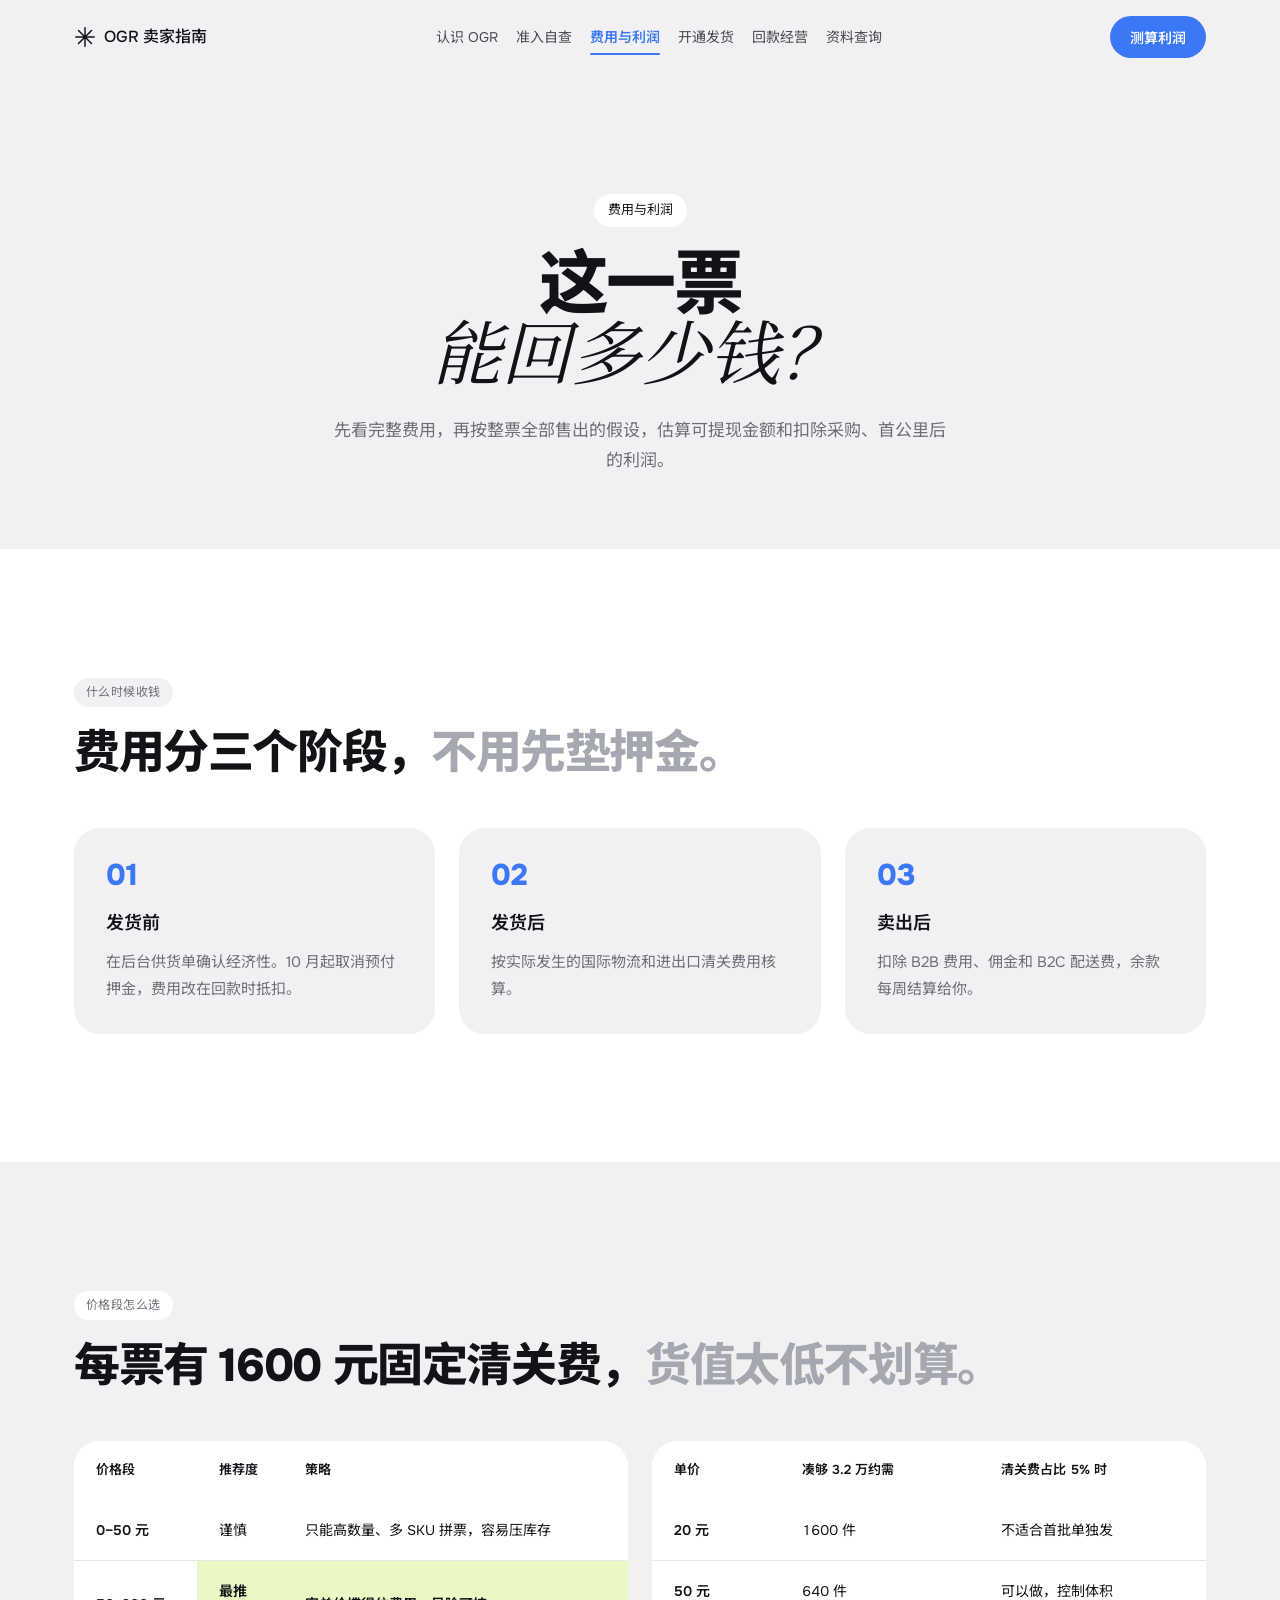
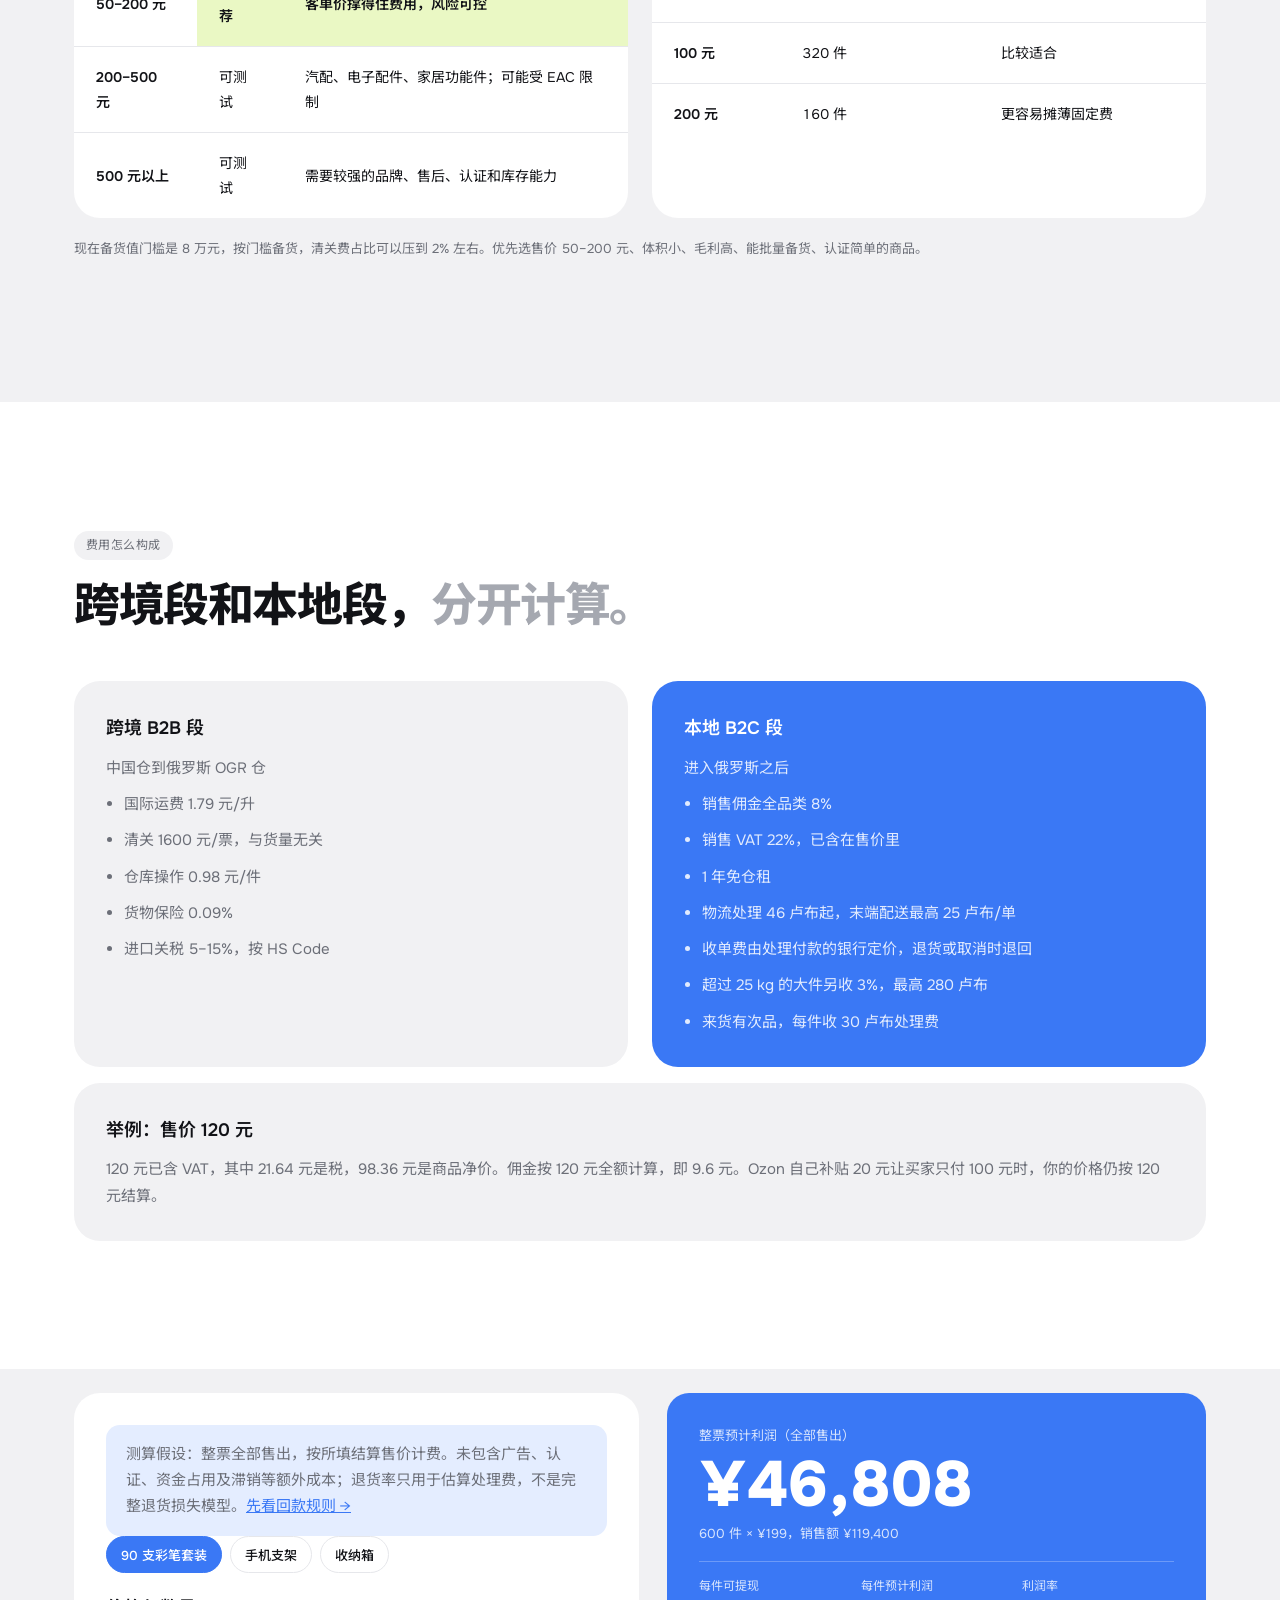
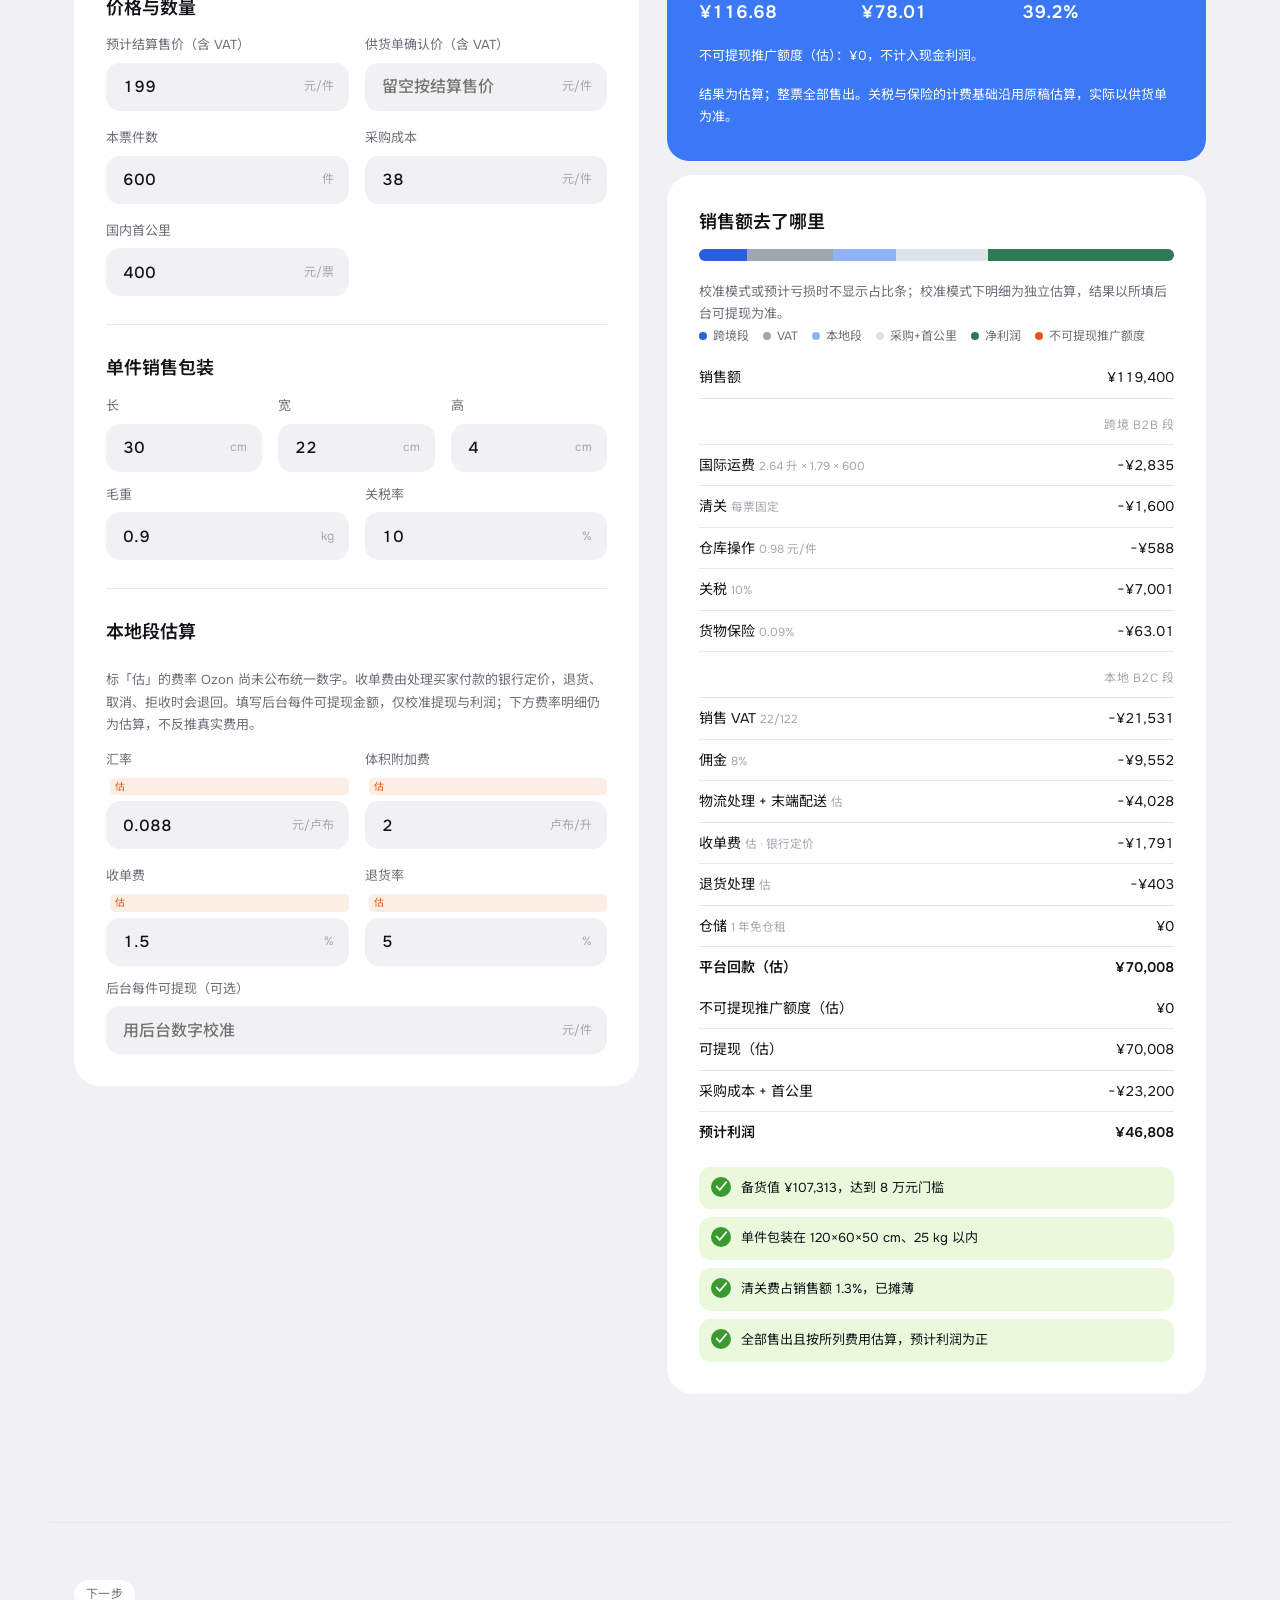
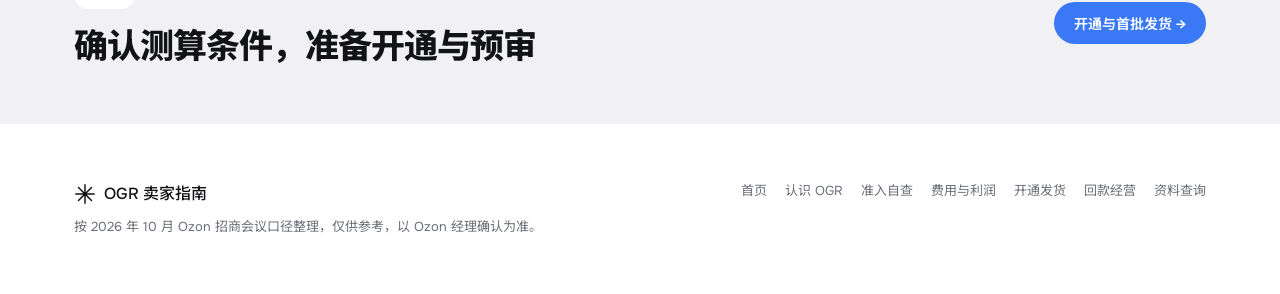
==== calculator.html @ 0aa752e0 "Publish reorganized OGR seller guide with responsive layouts" ====
<!DOCTYPE html>
<html lang="zh-CN"><meta charset="utf-8"/><meta content="width=device-width,initial-scale=1,viewport-fit=cover" name="viewport"/>
<title>费用与利润 · OGR 卖家指南</title>
<meta content="cover" name="claude:viewport-fit-sides"/>
<link href="https://fonts.googleapis.com" rel="preconnect"/>
<link href="https://fonts.googleapis.com/css2?family=Instrument+Serif:ital@0;1&amp;family=Onest:wght@400;500;600;800&amp;family=Noto+Sans+SC:wght@400;500;700&amp;family=Noto+Serif+SC:wght@400;500&amp;display=swap" rel="stylesheet"/>
<link href="style.css" rel="stylesheet"/>
<header class="site"><div class="in"><a class="brand" href="index.html"><svg fill="none" stroke="currentColor" stroke-linecap="round" stroke-width="1.6" viewbox="0 0 24 24"><path d="M12 2v20M2 12h20M4.9 4.9l14.2 14.2M19.1 4.9 4.9 19.1"></path></svg>OGR 卖家指南</a><nav class="menu"><a href="model.html">认识 OGR</a><a href="categories.html">准入自查</a><a aria-current="page" href="calculator.html">费用与利润</a><a href="start.html">开通发货</a><a href="payout.html">回款经营</a><a href="resources.html">资料查询</a></nav><a class="btn" href="calculator.html">测算利润</a></div>
<div class="in mnav"><a href="model.html">认识 OGR</a><a href="categories.html">准入自查</a><a aria-current="page" href="calculator.html">费用与利润</a><a href="start.html">开通发货</a><a href="payout.html">回款经营</a><a href="resources.html">资料查询</a></div></header>
<main><div class="phead"><div class="arc" style="position:absolute;left:50%;transform:translateX(-50%);width:min(900px,140vw);aspect-ratio:2/1;border-radius:50% 50% 0 0/100% 100% 0 0;background:linear-gradient(180deg,var(--sky),rgba(232,239,253,0) 80%)"></div><div class="in"><div class="badge" style="position:relative;background:#fff">费用与利润</div><h1 class="serif">这一票<em>能回多少钱？</em></h1><p>先看完整费用，再按整票全部售出的假设，估算可提现金额和扣除采购、首公里后的利润。</p></div></div>
<section class="soft"><div class="in">
<div class="eyebrow">什么时候收钱</div><h2 class="h2">费用分三个阶段，<span>不用先垫押金。</span></h2>
<div class="grid g3" style="margin-top:28px">
<div class="card step"><div class="n">01</div><h3 style="margin-top:12px">发货前</h3><p>在后台供货单确认经济性。10 月起取消预付押金，费用改在回款时抵扣。</p></div>
<div class="card step"><div class="n">02</div><h3 style="margin-top:12px">发货后</h3><p>按实际发生的国际物流和进出口清关费用核算。</p></div>
<div class="card step"><div class="n">03</div><h3 style="margin-top:12px">卖出后</h3><p>扣除 B2B 费用、佣金和 B2C 配送费，余款每周结算给你。</p></div>
</div></div></section><section><div class="in">
<div class="eyebrow">价格段怎么选</div><h2 class="h2">每票有 1600 元固定清关费，<span>货值太低不划算。</span></h2>
<div class="split" style="margin-top:28px">
<div aria-label="数据表，可横向滚动查看完整内容" class="tbl" role="region" tabindex="0"><table style="min-width:420px"><thead><tr><th>价格段</th><th>推荐度</th><th>策略</th></tr></thead><tbody>
<tr><th>0–50 元</th><td>谨慎</td><td>只能高数量、多 SKU 拼票，容易压库存</td></tr>
<tr><th>50–200 元</th><td class="og">最推荐</td><td class="og">客单价撑得住费用，风险可控</td></tr>
<tr><th>200–500 元</th><td>可测试</td><td>汽配、电子配件、家居功能件；可能受 EAC 限制</td></tr>
<tr><th>500 元以上</th><td>可测试</td><td>需要较强的品牌、售后、认证和库存能力</td></tr></tbody></table></div>
<div aria-label="数据表，可横向滚动查看完整内容" class="tbl" role="region" tabindex="0"><table style="min-width:380px"><thead><tr><th>单价</th><th>凑够 3.2 万约需</th><th>清关费占比 5% 时</th></tr></thead><tbody>
<tr><th>20 元</th><td class="num">1600 件</td><td>不适合首批单独发</td></tr>
<tr><th>50 元</th><td class="num">640 件</td><td>可以做，控制体积</td></tr>
<tr><th>100 元</th><td class="num">320 件</td><td>比较适合</td></tr>
<tr><th>200 元</th><td class="num">160 件</td><td>更容易摊薄固定费</td></tr></tbody></table></div>
</div>
<p style="font-size:13px;color:var(--muted);margin-top:12px">现在备货值门槛是 8 万元，按门槛备货，清关费占比可以压到 2% 左右。优先选售价 50–200 元、体积小、毛利高、能批量备货、认证简单的商品。</p>
</div></section><section class="soft"><div class="in">
<div class="eyebrow">费用怎么构成</div><h2 class="h2">跨境段和本地段，<span>分开计算。</span></h2>
<div class="split" style="margin-top:28px">
<div class="card"><h3>跨境 B2B 段</h3><p style="margin-bottom:10px">中国仓到俄罗斯 OGR 仓</p><ul class="clean"><li>国际运费 1.79 元/升</li><li>清关 1600 元/票，与货量无关</li><li>仓库操作 0.98 元/件</li><li>货物保险 0.09%</li><li>进口关税 5–15%，按 HS Code</li></ul></div>
<div class="card panel-sky"><h3>本地 B2C 段</h3><p style="margin-bottom:10px">进入俄罗斯之后</p><ul class="clean"><li>销售佣金全品类 8%</li><li>销售 VAT 22%，已含在售价里</li><li>1 年免仓租</li><li>物流处理 46 卢布起，末端配送最高 25 卢布/单</li><li>收单费由处理付款的银行定价，退货或取消时退回</li><li>超过 25 kg 的大件另收 3%，最高 280 卢布</li><li>来货有次品，每件收 30 卢布处理费</li></ul></div>
</div>
<div class="card" style="margin-top:16px"><h3>举例：售价 120 元</h3><p>120 元已含 VAT，其中 21.64 元是税，98.36 元是商品净价。佣金按 120 元全额计算，即 9.6 元。Ozon 自己补贴 20 元让买家只付 100 元时，你的价格仍按 120 元结算。</p></div>
</div></section><section style="padding-top:20px"><div class="in"><div class="calc">
<div class="card form"><p class="input-error" hidden="" id="inputError" role="alert"></p><p class="assumptions">测算假设：整票全部售出，按所填结算售价计费。未包含广告、认证、资金占用及滞销等额外成本；退货率只用于估算处理费，不是完整退货损失模型。<a href="payout.html">先看回款规则 →</a></p>
<div aria-label="示例商品" class="presets" role="group"><button aria-pressed="true" class="pre" data-p="pen">90 支彩笔套装</button><button class="pre" data-p="stand">手机支架</button><button class="pre" data-p="box">收纳箱</button></div>
<div class="blk"><h3>价格与数量</h3><div class="fields"><label class="f" for="price">预计结算售价（含 VAT）<div class="ipt"><input id="price" inputmode="decimal" min="0.000001" required="" step="any" type="number"/><span>元/件</span></div></label><label class="f" for="confirmed">供货单确认价（含 VAT）<div class="ipt"><input id="confirmed" inputmode="decimal" min="0" placeholder="留空按结算售价" step="any" type="number"/><span>元/件</span></div></label><label class="f" for="qty">本票件数<div class="ipt"><input id="qty" inputmode="decimal" min="1" required="" step="1" type="number"/><span>件</span></div></label><label class="f" for="cost">采购成本<div class="ipt"><input id="cost" inputmode="decimal" min="0" required="" step="any" type="number"/><span>元/件</span></div></label><label class="f" for="first">国内首公里<div class="ipt"><input id="first" inputmode="decimal" min="0" required="" step="any" type="number"/><span>元/票</span></div></label></div></div>
<div class="blk"><h3>单件销售包装</h3><div class="fields t3"><label class="f" for="L">长<div class="ipt"><input id="L" inputmode="decimal" min="0.000001" required="" step="any" type="number"/><span>cm</span></div></label><label class="f" for="W">宽<div class="ipt"><input id="W" inputmode="decimal" min="0.000001" required="" step="any" type="number"/><span>cm</span></div></label><label class="f" for="H">高<div class="ipt"><input id="H" inputmode="decimal" min="0.000001" required="" step="any" type="number"/><span>cm</span></div></label></div><div class="fields" style="margin-top:12px"><label class="f" for="kg">毛重<div class="ipt"><input id="kg" inputmode="decimal" min="0.000001" required="" step="any" type="number"/><span>kg</span></div></label><label class="f" for="duty">关税率<div class="ipt"><input id="duty" inputmode="decimal" max="100" min="0" required="" step="any" type="number"/><span>%</span></div></label></div></div>
<div class="blk"><h3>本地段估算</h3><p style="margin:-6px 0 12px;font-size:13px;color:var(--muted)">标「估」的费率 Ozon 尚未公布统一数字。收单费由处理买家付款的银行定价，退货、取消、拒收时会退回。填写后台每件可提现金额，仅校准提现与利润；下方费率明细仍为估算，不反推真实费用。</p><div class="fields"><label class="f" for="rub">汇率<span class="est">估</span><div class="ipt"><input id="rub" inputmode="decimal" min="0.000001" required="" step="any" type="number"/><span>元/卢布</span></div></label><label class="f" for="volfee">体积附加费<span class="est">估</span><div class="ipt"><input id="volfee" inputmode="decimal" min="0" required="" step="any" type="number"/><span>卢布/升</span></div></label><label class="f" for="acq">收单费<span class="est">估</span><div class="ipt"><input id="acq" inputmode="decimal" max="100" min="0" required="" step="any" type="number"/><span>%</span></div></label><label class="f" for="ret">退货率<span class="est">估</span><div class="ipt"><input id="ret" inputmode="decimal" max="100" min="0" required="" step="any" type="number"/><span>%</span></div></label></div><div style="margin-top:12px"><label class="f" for="calib">后台每件可提现（可选）<div class="ipt"><input id="calib" inputmode="decimal" min="0" placeholder="用后台数字校准" step="any" type="number"/><span>元/件</span></div></label></div></div>
</div>
<div class="res">
<div class="head"><div class="k">整票预计利润（全部售出）</div><div class="big num" id="profit">—</div><div id="note" style="font-size:13px;color:var(--muted)">—</div>
<div class="row"><div><small>每件可提现</small><b class="num" id="perPay">—</b></div><div><small>每件预计利润</small><b class="num" id="perProfit">—</b></div><div><small>利润率</small><b class="num" id="margin">—</b></div></div><div aria-live="polite" class="credit-line" id="credit"></div><div class="credit-line" id="validity" role="status"></div></div>
<div class="card" style="margin-top:14px"><h3>销售额去了哪里</h3><div class="bar" id="bar"></div><p style="font-size:13px;color:var(--muted)">校准模式或预计亏损时不显示占比条；校准模式下明细为独立估算，结果以所填后台可提现为准。</p>
<div class="legend"><span style="--c:#2b5fd9">跨境段</span><span style="--c:#a0a6b1">VAT</span><span style="--c:#8fb4f5">本地段</span><span style="--c:#dfe3ea">采购+首公里</span><span style="--c:#2f7a52">净利润</span><span style="--c:#e0571c">不可提现推广额度</span></div>
<table class="fee" id="fee"></table><div class="checks" id="checks"></div></div>
</div></div></div></section>
<script src="settlement.js"></script><script>
const $=id=>document.getElementById(id);
const P={pen:{price:199,qty:600,cost:38,first:400,L:30,W:22,H:4,kg:.9,duty:10},stand:{price:59,qty:1500,cost:9,first:300,L:15,W:9,H:4,kg:.15,duty:8},box:{price:149,qty:600,cost:32,first:600,L:40,W:30,H:22,kg:1.6,duty:10}};
const D={rub:.088,volfee:2,acq:1.5,ret:5};for(const i in D)$(i).value=D[i];
const v=id=>Math.max(0,parseFloat($(id).value)||0);
const y=(n,d=0)=>(n<0?"−":"")+"¥"+Math.abs(n).toLocaleString("zh-CN",{minimumFractionDigits:d,maximumFractionDigits:d});
function load(k){$("confirmed").value="";$("calib").value="";const p=P[k];for(const i in p)$(i).value=p[i];document.querySelectorAll(".pre").forEach(c=>c.setAttribute("aria-pressed",c.dataset.p===k));run()}
function run(){
 const invalid=[...document.querySelectorAll('.form input')].some(el=>!el.checkValidity());
 $('inputError').hidden=!invalid;
 if(invalid){$('inputError').textContent='请补全有效数值：件数为正整数，金额、尺寸与重量须符合输入范围，百分比为 0–100。';
 $('profit').textContent='—';$('perPay').textContent='—';$('perProfit').textContent='—';$('margin').textContent='—';
 $('note').textContent='输入不完整，暂不显示测算结果';$('credit').textContent='';$('validity').textContent='';$('fee').innerHTML='';$('checks').innerHTML='';$('bar').innerHTML='';return;}

 const p=v("price"),n=Math.max(1,v("qty")),c=v("cost"),fk=v("first"),L=v("L"),W=v("W"),H=v("H"),kg=v("kg"),dr=v("duty")/100,rub=v("rub"),vf=v("volfee"),acq=v("acq")/100,ret=v("ret")/100;
 const lit=L*W*H/1000,S=p*n,vat=S*22/122,com=S*.08,ship=lit*1.79*n,clr=1600,wh=.98*n,lastU=(46+vf*lit+25)*rub,b2c=lastU*n,acqF=S*acq,retF=ret*n*lastU*2;
 let pay=S*.5,ins=0,dut=0;for(let k=0;k<6;k++){ins=pay*.0009;dut=pay*dr;pay=S-vat-com-ship-clr-wh-ins-dut-b2c-acqF-retF}
 const b2b=ship+clr+wh+ins+dut,local=com+b2c+acqF+retF;
 const confirmed=$('confirmed').value.trim()===''?p:v('confirmed');
 const settled=settlement(p,confirmed,pay/n),credit=settled.credit*n;
 const calibrated=$('calib').value.trim()!=='';const cal=v('calib'),use=calibrated?cal*n:settled.cash*n;
 const profit=use-c*n-fk,stock=S-b2b;
 $('credit').textContent=`不可提现推广额度（估）：${y(credit)}，不计入现金利润。`;
 $('validity').textContent='结果为估算；整票全部售出。关税与保险的计费基础沿用原稿估算，实际以供货单为准。';
 $("profit").textContent=y(profit);
 $("note").textContent=calibrated?`按后台可提现 ${y(cal,2)}/件 校准，估算可提现为 ${y(settled.cash,2)}/件`:`${n} 件 × ${y(p)}，销售额 ${y(S)}`;
 $("perPay").textContent=y(use/n,2);$("perProfit").textContent=y(profit/n,2);$("margin").textContent=S?(profit/S*100).toFixed(1)+"%":"—";
 const sg=[[credit,"#e0571c"],[b2b,"#2b5fd9"],[vat,"#a0a6b1"],[local,"#8fb4f5"],[c*n+fk,"#dfe3ea"],[Math.max(0,profit),"#2f7a52"]],t=sg.reduce((a,s)=>a+s[0],0)||1;
 $("bar").hidden=calibrated||profit<0; $("bar").innerHTML=sg.map(s=>`<i style="width:${s[0]/t*100}%;background:${s[1]}"></i>`).join("");
 const r=(a,b,m="")=>`<tr><td>${a}${m?` <small>${m}</small>`:""}</td><td>${b}</td></tr>`;
 $("fee").innerHTML=r("销售额",y(S))+`<tr class="h"><td colspan="2">跨境 B2B 段</td></tr>`+r("国际运费",y(-ship),`${lit.toFixed(2)} 升 × 1.79 × ${n}`)+r("清关",y(-clr),"每票固定")+r("仓库操作",y(-wh),"0.98 元/件")+r("关税",y(-dut),v("duty")+"%")+r("货物保险",y(-ins,2),"0.09%")+`<tr class="h"><td colspan="2">本地 B2C 段</td></tr>`+r("销售 VAT",y(-vat),"22/122")+r("佣金",y(-com),"8%")+r("物流处理 + 末端配送",y(-b2c),"估")+r("收单费",y(-acqF),"估 · 银行定价")+r("退货处理",y(-retF),"估")+r("仓储",y(0),"1 年免仓租")+`<tr class="t"><td>平台回款（估）</td><td>${y(pay)}</td></tr>`+r("不可提现推广额度（估）",y(-credit))+r("可提现（估）",y(settled.cash*n))+(calibrated?r("后台校准可提现",y(use),"费用明细仍为估算"):"")+r("采购成本 + 首公里",y(-(c*n+fk)))+`<tr class="t"><td>预计利润</td><td>${y(profit)}</td></tr>`;
 const sz=[L,W,H].sort((a,b)=>b-a),okSz=sz[0]<=120&&sz[1]<=60&&sz[2]<=50&&kg<=25,sh=clr/S*100,ck=[
 [stock>=80000,stock>=80000?`备货值 ${y(stock)}，达到 8 万元门槛`:`备货值 ${y(stock)}，还差 ${y(80000-stock)}，约再加 ${Math.ceil((80000-stock)/Math.max(1,stock/n))} 件`],
 [okSz,okSz?"单件包装在 120×60×50 cm、25 kg 以内":"单件包装超出投递点上限，先和经理确认"],
 [sh<=5,`清关费占销售额 ${sh.toFixed(1)}%${sh<=5?"，已摊薄":"，偏高，建议多拼 SKU"}`],
 [profit>0,profit>0?"全部售出且按所列费用估算，预计利润为正":"预计利润不为正，先核对费用、定价和成本"]];
 $("checks").innerHTML=ck.map(([o,tx])=>`<div class="chk${o?"":" bad"}"><b>${o?"✓":"!"}</b><span>${tx}</span></div>`).join("");
}
document.querySelectorAll(".pre").forEach(b=>b.addEventListener("click",()=>load(b.dataset.p)));
document.querySelectorAll(".form input").forEach(i=>i.addEventListener("input",run));
load("pen");
</script>
<div class="in next"><div><div class="eyebrow">下一步</div><div class="h2">确认测算条件，准备开通与预审</div></div><a class="btn" href="start.html">开通与首批发货 →</a></div></main>
<footer><div class="in"><div><a class="brand" href="index.html"><svg fill="none" stroke="currentColor" stroke-linecap="round" stroke-width="1.6" viewbox="0 0 24 24"><path d="M12 2v20M2 12h20M4.9 4.9l14.2 14.2M19.1 4.9 4.9 19.1"></path></svg>OGR 卖家指南</a><p style="margin:8px 0 0">按 2026 年 10 月 Ozon 招商会议口径整理，仅供参考，以 Ozon 经理确认为准。</p></div><nav><a href="index.html">首页</a><a href="model.html">认识 OGR</a><a href="categories.html">准入自查</a><a aria-current="page" href="calculator.html">费用与利润</a><a href="start.html">开通发货</a><a href="payout.html">回款经营</a><a href="resources.html">资料查询</a></nav></div></footer>
<script defer="" src="motion.js"></script></html><link href="responsive.css" rel="stylesheet"/>
---- style.css ----
/* Layout: 居中衬线标题 + 天空弧形 + 风景插画；内容页为窄栏卡片 */
:root{
  --bg:#f1f1f3;--soft:#f1f1f3;--sky:#e4edff;--ink:#121317;--muted:#6c6f78;--faint:#a5a8b0;--line:#e6e7eb;
  --blue:#3a78f5;--lime:#c8ef4a;--leaf:#3a9a2f;--leaf-soft:#eaf8dc;--warn:#e0571c;--warn-soft:#fdeee5;
  --serif:"Instrument Serif","Noto Serif SC",Georgia,serif;--sans:"Onest","Noto Sans SC",system-ui,sans-serif;--heavy:"Onest","Noto Sans SC",system-ui,sans-serif;
  color-scheme:light;
}
*{box-sizing:border-box}
body{background:var(--bg);color:var(--ink);font-family:var(--sans);font-size:15px;line-height:1.65;-webkit-font-smoothing:antialiased}
a{color:inherit}
.in{max-width:1120px;margin:0 auto;padding-left:max(20px,env(safe-area-inset-left,0px));padding-right:max(20px,env(safe-area-inset-right,0px))}
.num{font-variant-numeric:tabular-nums}
h1,h2,h3{text-wrap:balance;margin:0}
.serif{font-family:var(--serif);font-weight:400;letter-spacing:-.01em}
em.it{font-style:italic;font-family:var(--serif)}
/* header */
header.site{position:sticky;top:env(safe-area-inset-top,0px);z-index:20;background:rgba(255,255,255,.9);backdrop-filter:blur(10px)}
body::before{content:"";position:fixed;inset:0 0 auto;height:env(safe-area-inset-top,0px);z-index:30;background:#fff}
header.site .in{display:flex;align-items:center;justify-content:space-between;gap:16px;padding-block:16px}
.brand{display:flex;align-items:center;gap:8px;text-decoration:none;font-weight:500;font-size:16px}
.brand svg{width:22px;height:22px}
.menu{display:flex;gap:28px;font-size:14px}
.menu a{text-decoration:none;color:var(--ink);opacity:.75;white-space:nowrap}
.menu a[aria-current="page"]{opacity:1;font-weight:600}
.btn{display:inline-flex;align-items:center;gap:8px;border:0;border-radius:999px;background:var(--ink);color:#fff;font:500 14px var(--sans);padding:11px 20px;text-decoration:none;cursor:pointer;white-space:nowrap}
.btn.light{background:#fff;color:var(--ink);box-shadow:0 2px 10px rgba(20,30,50,.12)}
.btn:focus-visible,a:focus-visible,input:focus-visible,button:focus-visible{outline:2px solid var(--blue);outline-offset:2px}
header.site .in.mnav{display:none}
@media (max-width:820px){.menu{display:none}header.site .in.mnav{display:flex;gap:6px;overflow-x:auto;padding-bottom:10px;scrollbar-width:none}.mnav a{flex:none;font-size:13px;text-decoration:none;padding:6px 12px;border-radius:999px;background:var(--soft);color:var(--muted)}.mnav a[aria-current="page"]{background:var(--ink);color:#fff}}
/* hero */
.hero{position:relative;text-align:center;overflow:hidden}
.hero .arc{position:absolute;left:50%;top:70px;width:min(980px,140vw);aspect-ratio:2/1;transform:translateX(-50%);border-radius:50% 50% 0 0/100% 100% 0 0;background:linear-gradient(180deg,var(--sky),rgba(232,239,253,0) 85%)}
.hero .inner{position:relative;z-index:1;padding-block:110px 40px}
.badge{display:inline-block;background:#fff;border-radius:999px;padding:5px 14px;font-size:13px;box-shadow:0 2px 10px rgba(20,30,50,.08);margin-bottom:22px}
.hero h1{font-size:clamp(42px,7.4vw,84px);line-height:1.05}
.hero p{max-width:600px;margin:22px auto 28px;color:var(--muted);font-size:16px}
.hero .cta{display:flex;gap:12px;justify-content:center;flex-wrap:wrap}
.float{position:absolute;z-index:2;width:58px;height:58px;border-radius:16px;background:#fff;box-shadow:0 8px 24px rgba(20,30,50,.12);display:grid;place-items:center;font-size:12px;font-weight:600;color:var(--ink)}
.float svg{width:26px;height:26px}
@media (prefers-reduced-motion:no-preference){.float{animation:bob 6s ease-in-out infinite}.float:nth-child(2n){animation-delay:-3s}@keyframes bob{50%{transform:translateY(-8px)}}}
@media (max-width:700px){.float{display:none}.hero .inner{padding-block:60px 30px}}
.land{display:block;width:100%;height:auto;margin-top:-10px}
/* page head */
.phead{position:relative;text-align:center;overflow:hidden;padding-block:70px 40px}
.phead .arc{top:30px}
.phead h1{position:relative;font-size:clamp(36px,6vw,64px);line-height:1.08}
.phead p{position:relative;max-width:620px;margin:16px auto 0;color:var(--muted)}
/* sections */
section{padding-block:64px}
.eyebrow{font-size:13px;color:var(--muted);letter-spacing:.04em;margin-bottom:10px}
.h2{font-family:var(--serif);font-weight:400;font-size:clamp(30px,4.4vw,46px);line-height:1.15}
.h2 span{color:var(--faint)}
.soft{background:var(--soft)}
.grid{display:grid;gap:16px}
.g2{grid-template-columns:repeat(2,minmax(0,1fr))}.g3{grid-template-columns:repeat(3,minmax(0,1fr))}.g4{grid-template-columns:repeat(4,minmax(0,1fr))}.g5{grid-template-columns:repeat(5,minmax(0,1fr))}
@media (max-width:900px){.g3,.g4,.g5{grid-template-columns:1fr 1fr}.g2{grid-template-columns:1fr}}
@media (max-width:460px){.g3{grid-template-columns:1fr}}
.card{background:#fff;border:1px solid var(--line);border-radius:22px;padding:22px;min-width:0}
.card h3{font-size:17px;font-weight:600;margin-bottom:6px}
.card p{margin:0;color:var(--muted);font-size:14px}
.card .big{font-family:var(--serif);font-size:44px;line-height:1.1;margin:6px 0}
.step .n{font-family:var(--serif);font-size:30px;color:var(--blue);line-height:1}
.step .tag{display:inline-block;font-size:11px;color:var(--leaf);background:var(--leaf-soft);border-radius:6px;padding:1px 7px;margin-top:10px}
ul.clean{margin:0;padding-left:18px;display:grid;gap:6px;color:var(--muted);font-size:14px}
.split{display:grid;grid-template-columns:1fr 1fr;gap:16px}
@media (max-width:900px){.split{grid-template-columns:1fr}}
.panel-sky{background:var(--sky);border:0}
.tbl{overflow-x:auto;border:1px solid var(--line);border-radius:22px;background:#fff}
.tbl table{width:100%;min-width:620px;border-collapse:collapse;font-size:14px}
.tbl th,.tbl td{padding:13px 18px;text-align:left;border-bottom:1px solid var(--line)}
.tbl thead th{font-weight:600;font-size:13px}
.tbl tbody th{font-weight:400;color:var(--muted)}
.tbl .og{background:var(--sky);font-weight:600}
.tbl tr:last-child th,.tbl tr:last-child td{border-bottom:0}
.tbl tr.sep th,.tbl tr.sep td{border-top:2px solid var(--line)}
.chips{display:flex;flex-wrap:wrap;gap:8px;margin-top:14px}
.chips span{border-radius:999px;padding:7px 14px;font-size:13px;background:var(--soft)}
.chips.dark span{background:var(--ink);color:#fff}
.next{display:flex;justify-content:space-between;align-items:center;gap:16px;flex-wrap:wrap;border-top:1px solid var(--line);padding-block:36px}
.next .h2{font-size:clamp(24px,3.4vw,34px)}
/* footer */
footer{background:var(--soft);border-top:1px solid var(--line)}
footer .in{padding-block:40px;display:flex;justify-content:space-between;gap:20px;flex-wrap:wrap;font-size:13px;color:var(--muted)}
footer .brand{color:var(--ink)}
footer nav{display:flex;gap:18px;flex-wrap:wrap}
footer nav a{text-decoration:none}
/* calculator */
.calc{display:grid;grid-template-columns:minmax(0,1.05fr) minmax(0,1fr);gap:20px;align-items:start}
@media (max-width:900px){.calc{grid-template-columns:1fr}}
.form h3{font-size:15px;font-weight:600;margin:0 0 12px}
.form .blk+.blk{border-top:1px solid var(--line);margin-top:20px;padding-top:20px}
.fields{display:grid;grid-template-columns:1fr 1fr;gap:12px}.fields.t3{grid-template-columns:repeat(3,1fr)}
label.f{display:flex;flex-direction:column;gap:6px;font-size:13px;color:var(--muted);min-width:0}
.ipt{display:flex;align-items:center;border:1px solid var(--line);border-radius:14px;background:var(--soft);padding:0 14px;height:48px}
.ipt:focus-within{border-color:var(--blue);background:#fff}
.ipt input{flex:1;min-width:0;border:0;background:transparent;color:var(--ink);font:500 16px var(--sans);font-variant-numeric:tabular-nums;outline:none}
.ipt span{font-size:12px;color:var(--faint)}
.est{font-size:10px;color:var(--warn);background:var(--warn-soft);border-radius:5px;padding:0 5px;margin-left:4px}
.presets{display:flex;flex-wrap:wrap;gap:8px;margin-bottom:20px}
.pre{border:1px solid var(--line);background:#fff;border-radius:999px;font:500 13px var(--sans);padding:8px 14px;cursor:pointer;color:var(--ink)}
.pre[aria-pressed="true"]{background:var(--ink);color:#fff;border-color:var(--ink)}
.res{position:sticky;top:90px}
@media (max-width:900px){.res{position:static}}
.res .head{background:var(--sky);border-radius:22px;padding:24px}
.res .head .k{font-size:13px;color:var(--muted)}
.res .head .big{font-family:var(--serif);font-size:clamp(48px,7vw,64px);line-height:1.05;margin:4px 0}
.res .head .row{display:grid;grid-template-columns:repeat(3,1fr);gap:10px;margin-top:16px;padding-top:14px;border-top:1px solid rgba(43,95,217,.18)}
.res .head small{display:block;font-size:12px;color:var(--muted)}
.res .head b{font-size:18px;font-weight:600}
.bar{display:flex;height:12px;border-radius:999px;overflow:hidden;margin:6px 0 10px;background:var(--soft)}
.bar i{display:block;height:100%}
.legend{display:flex;flex-wrap:wrap;gap:6px 14px;font-size:12px;color:var(--muted)}
.legend span::before{content:"";display:inline-block;width:8px;height:8px;border-radius:50%;margin-right:6px;background:var(--c)}
table.fee{width:100%;border-collapse:collapse;font-size:14px;margin-top:10px}
table.fee td{padding:8px 0;border-bottom:1px solid var(--line)}
table.fee td:last-child{text-align:right;font-variant-numeric:tabular-nums;white-space:nowrap}
table.fee tr.h td{font-size:12px;color:var(--faint);padding-top:16px;letter-spacing:.04em}
table.fee tr.t td{font-weight:600;border-bottom:0}
table.fee small{color:var(--faint)}
.checks{display:grid;gap:8px;margin-top:14px}
.chk{display:flex;gap:10px;font-size:13px;border-radius:12px;padding:10px 12px;background:var(--leaf-soft)}
.chk.bad{background:var(--warn-soft)}
.chk b{flex:none;display:grid;place-items:center;width:20px;height:20px;border-radius:50%;background:var(--leaf);color:#fff;font-size:12px}
.chk.bad b{background:var(--warn)}
html{padding-top:env(safe-area-inset-top,0px);padding-bottom:env(safe-area-inset-bottom,0px)}
body{margin:0}
img{max-width:100%}
[hidden]{display:none!important}

@media (max-width:820px){header.site .btn{padding:9px 14px;font-size:13px}}

/* v2: bold grotesk + italic serif, blue pills, gray canvas */
header.site{background:rgba(241,241,243,.9)}
body::before{background:var(--bg)}
.btn{background:var(--blue);font-weight:600}
.btn.light{background:#fff;color:var(--ink);box-shadow:none}
.btn.dark{background:var(--ink)}
.menu a[aria-current="page"]{color:var(--blue)}
.mnav a{background:#fff!important}.mnav a[aria-current="page"]{background:var(--blue)!important;color:#fff!important}
.h2{font-family:var(--heavy);font-weight:800;letter-spacing:-.03em}
.h2 span{color:var(--faint)}
.h2 i{font-family:var(--serif);font-weight:400;font-style:italic;letter-spacing:0}
.soft{background:#fff}
section{padding-block:56px}
.card{border:0}
.soft .card{background:var(--bg)}
.card .big{font-family:var(--heavy);font-weight:800;letter-spacing:-.03em}
.step .n{font-family:var(--heavy);font-weight:800;color:var(--blue)}
.panel-sky{background:var(--blue)!important;color:#fff}
.panel-sky p,.panel-sky li,.panel-sky .clean{color:rgba(255,255,255,.85)!important}
.panel-sky .tbl{color:var(--ink)}
.tbl{border:0}
.tbl .og{background:var(--lime)}
.chips span{background:#fff}
.soft .chips span{background:#fff}
.chips.dark span{background:var(--blue)}
.ihero{padding-block:56px 40px}
.ihero h1{font-family:var(--heavy);font-weight:800;font-size:clamp(34px,6.2vw,76px);line-height:1.06;letter-spacing:-.04em;color:var(--faint)}
.ihero h1 b{color:var(--ink);font-weight:800}
.ico{display:inline-grid;place-items:center;width:1.05em;height:1.05em;vertical-align:-.16em;margin:0 .06em;border-radius:.26em;transform:rotate(-8deg)}
.ico svg{width:.66em;height:.66em}
.ico.b{background:linear-gradient(145deg,#6fa0ff,#2f63e6);box-shadow:inset 0 -4px 8px rgba(0,0,0,.18),0 6px 14px rgba(58,120,245,.35)}
.ico.l{background:linear-gradient(145deg,#e3ff7a,#a8d62a);box-shadow:inset 0 -4px 8px rgba(0,0,0,.12),0 6px 14px rgba(160,210,40,.4);transform:rotate(9deg)}
.ico.o{background:linear-gradient(145deg,#ffb27a,#ef6a26);box-shadow:inset 0 -4px 8px rgba(0,0,0,.15),0 6px 14px rgba(239,106,38,.35);transform:rotate(6deg)}
.ico.p{background:linear-gradient(145deg,#c7a6ff,#8a5cf0);box-shadow:inset 0 -4px 8px rgba(0,0,0,.15),0 6px 14px rgba(138,92,240,.35)}
.ihero p{max-width:560px;color:var(--muted);font-size:17px;margin:26px 0 28px}
.ihero .cta{display:flex;gap:12px;flex-wrap:wrap}
.mock{margin-top:48px;background:#fff;border-radius:28px;padding:22px;display:grid;grid-template-columns:repeat(3,minmax(0,1fr));gap:14px}
.mock .m{border-radius:20px;background:var(--bg);padding:18px;min-width:0}
.mock .m .tag{display:inline-block;font-size:11px;border-radius:999px;padding:3px 10px;background:#fff;margin-right:4px}
.mock .m .v{font-family:var(--heavy);font-weight:800;font-size:clamp(28px,4vw,42px);letter-spacing:-.03em;margin:22px 0 4px}
.mock .m p{margin:0;font-size:13px;color:var(--muted)}
.mock .m.b{background:var(--blue);color:#fff}.mock .m.b p{color:rgba(255,255,255,.8)}
.mock .m.l{background:var(--lime)}
@media (max-width:760px){.mock{grid-template-columns:1fr}}
.phead{text-align:center;padding-block:56px 28px}
.phead .arc{display:none}
.phead h1{font-family:var(--heavy);font-weight:800;letter-spacing:-.04em;font-size:clamp(36px,6.4vw,70px);line-height:1.02}
.phead h1 em{display:block;font-family:var(--serif);font-weight:400;font-style:italic;letter-spacing:-.01em}
.badge{box-shadow:none}
footer{background:#fff;border:0}
.res .head{background:var(--blue);color:#fff}
.res .head .k,.res .head small,#note{color:rgba(255,255,255,.8)!important}
.res .head .big{font-family:var(--heavy);font-weight:800;letter-spacing:-.03em}
.res .head .row{border-top-color:rgba(255,255,255,.25)}
.pre[aria-pressed="true"]{background:var(--blue);border-color:var(--blue)}
.ipt{background:var(--bg);border-color:transparent}
.next .h2{font-weight:800}

/* v3b: restrained — neutral cards, blue for numbers, lime only for OGR highlight */
.grid>.card .n,.grid>.card .big{color:var(--blue)}
.step .tag{background:var(--c1s,#e3ecff);color:var(--blue)}
.chips span{background:#fff;color:var(--ink)}
section:not(.soft) .chips span{background:var(--bg)}
.tbl thead th{background:#fff;border-bottom:2px solid var(--ink)}
.tbl thead th.og,.tbl .og{background:#eaf8c4}
.tbl tbody th{color:var(--ink);font-weight:600}
.eyebrow{display:inline-block;background:#fff;color:var(--muted);border-radius:999px;padding:4px 12px;font-size:12px}
.soft .eyebrow{background:var(--bg)}
.card[style*="warn-soft"]{background:var(--warn-soft)!important}
:root{--c1s:#e3ecff}

/* ===== motion ===== */
@view-transition{navigation:auto}
::view-transition-old(root){animation:vt-out .25s ease both}
::view-transition-new(root){animation:vt-in .35s ease both}
@keyframes vt-out{to{opacity:0;transform:translateY(-8px)}}
@keyframes vt-in{from{opacity:0;transform:translateY(10px)}}
@media (prefers-reduced-motion:no-preference){
  .pop{animation:pop .7s cubic-bezier(.2,.8,.2,1) both}
  @keyframes pop{from{opacity:0;transform:translateY(18px)}}
  .ihero h1 .ico.pop{animation:popIco .8s cubic-bezier(.3,1.6,.5,1) both,bob 5s ease-in-out 1.2s infinite}
  @keyframes popIco{from{opacity:0;transform:scale(.3) rotate(-30deg)}}
  @keyframes bob{50%{translate:0 -6px}}
  .rv{opacity:0;transform:translateY(22px);transition:opacity .6s ease,transform .7s cubic-bezier(.2,.8,.2,1)}
  .rv.in-view{opacity:1;transform:none}
  .card,.btn,.mock .m{transition:transform .25s ease,box-shadow .25s ease,opacity .6s ease}
  a.card:hover,.grid>.card:hover,.mock .m:hover{transform:translateY(-4px);box-shadow:0 14px 34px rgba(20,30,60,.08)}
  .btn:hover{transform:translateY(-2px)}
  .btn:active{transform:translateY(0) scale(.98)}
  .tbl tbody tr{transition:background .2s}
  .tbl tbody tr:hover td,.tbl tbody tr:hover th{background:#f6f8ff}
  .menu a{position:relative}
  .menu a::after{content:"";position:absolute;left:0;right:0;bottom:-6px;height:2px;border-radius:2px;background:var(--blue);transform:scaleX(0);transition:transform .25s ease;transform-origin:left}
  .menu a:hover::after,.menu a[aria-current="page"]::after{transform:scaleX(1)}
  .bar i{transition:width .5s cubic-bezier(.2,.8,.2,1)}
  .mock .m.b{background:linear-gradient(120deg,#3a78f5,#5b8ff7,#3a78f5);background-size:200% 100%;animation:sheen 6s ease-in-out infinite}
  @keyframes sheen{50%{background-position:100% 0}}
}

/* ===== breathing room ===== */
body{font-size:16px;line-height:1.75}
.in{max-width:1180px;padding-left:max(24px,env(safe-area-inset-left,0px));padding-right:max(24px,env(safe-area-inset-right,0px))}
section{padding-block:clamp(72px,10vw,128px)}
section[style*="padding-top:20px"]{padding-top:24px!important}
.phead{padding-block:clamp(72px,10vw,120px) clamp(40px,6vw,72px)}
.phead p{margin-top:24px;font-size:17px;line-height:1.8}
.ihero{padding-block:clamp(64px,9vw,120px) clamp(48px,6vw,80px)}
.ihero p{margin:32px 0 36px;font-size:18px;line-height:1.8}
.mock{margin-top:72px;padding:28px;gap:20px}
.mock .m{padding:28px}
.eyebrow{margin-bottom:18px}
.h2{line-height:1.2}
.grid{gap:24px}
.split{gap:24px}
.grid[style*="margin-top:28px"],.split[style*="margin-top:28px"],.tbl[style*="margin-top:28px"]{margin-top:48px!important}
.card{padding:32px;border-radius:26px}
.card h3{font-size:18px;margin-bottom:10px}
.card p{font-size:15px;line-height:1.75}
.card .big{margin:10px 0 12px}
.step h3{margin-top:18px!important}
.step .tag{margin-top:16px}
ul.clean{gap:10px;font-size:15px}
.chips{gap:10px;margin-top:20px}
.chips span{padding:8px 16px}
.tbl th,.tbl td{padding:18px 22px}
.tbl{border-radius:26px}
[style*="margin-top:16px"]{margin-top:24px!important}
[style*="margin-top:48px"].eyebrow{margin-top:96px!important}
.next{padding-block:56px}
footer .in{padding-block:56px}
.calc{gap:28px}
.form .blk+.blk{margin-top:28px;padding-top:28px}
.fields{gap:16px}
.res .head{padding:32px}
p[style*="font-size:13px"]{margin-top:20px!important;line-height:1.75}
@media (max-width:700px){
  section{padding-block:64px}
  .card{padding:24px}
  .grid,.split{gap:16px}
  .tbl th,.tbl td{padding:14px 16px}
}
.chips.dark span{background:var(--blue)!important;color:#fff!important}

/* ===== journey ===== */
.jr{display:grid;grid-template-columns:minmax(0,1.15fr) minmax(0,1fr);gap:48px;margin-top:48px;align-items:start}
.jr-stage{position:sticky;top:96px}
.jr-map svg{display:block;width:100%;height:auto}
.jr-zone{font:700 15px var(--sans);fill:var(--ink)}
.jr-small{font:12px var(--sans);fill:var(--faint)}
.jr-node circle{fill:#fff;stroke:#c9d3e6;stroke-width:3;transition:fill .3s,stroke .3s}
.jr-node.on circle{fill:#3a78f5;stroke:#3a78f5}
.jr-node text{font:600 12px var(--sans);fill:var(--muted)}
.jr-node.on text{fill:var(--ink)}
.jr-hud{display:grid;grid-template-columns:repeat(3,minmax(0,1fr));gap:12px;margin-top:16px}
.jr-hud>div{background:#fff;border-radius:18px;padding:14px 16px;min-width:0}
.jr-hud small{display:block;font-size:12px;color:var(--muted)}
.jr-hud b{font-size:16px;display:inline-block;margin-top:2px}
.who{display:inline-block;font-size:12px;font-weight:600;border-radius:999px;padding:3px 10px}
.who.you{background:#ffeee3;color:#c4521a}
.who.oz{background:#e3ecff;color:#2557c9}
.who.back{background:#eaf8c4;color:#4c7a0a}
.jr-hud b.who{font-size:14px;padding:3px 12px}
.jr-steps{list-style:none;margin:0;padding:0;display:grid;gap:28px}
.jr-steps li{background:#fff;border:1px solid var(--line);border-radius:26px;padding:32px;min-height:62vh;display:flex;flex-direction:column;justify-content:center;opacity:.45;transition:opacity .4s,border-color .4s,box-shadow .4s}
.jr-steps li.cur{opacity:1;border-color:var(--blue);box-shadow:0 18px 40px rgba(58,120,245,.1)}
.jr-steps h3{font-size:22px;margin:14px 0 10px}
.jr-steps p{color:var(--muted);margin:0}
.jr-steps dl{display:grid;grid-template-columns:auto 1fr;gap:6px 14px;margin:20px 0 0;font-size:14px}
.jr-steps dt{color:var(--faint)}.jr-steps dd{margin:0}
.mf{margin-top:40px;background:#fff;border-radius:26px;padding:32px}
.mf-bar{display:flex;height:72px;border-radius:16px;overflow:hidden}
.mf-bar i{display:flex;align-items:center;justify-content:center;color:#fff;font:600 13px var(--sans);font-style:normal;white-space:nowrap;overflow:hidden;width:0;transition:width .9s cubic-bezier(.2,.8,.2,1)}
.mf-legend{list-style:none;margin:24px 0 0;padding:0;display:grid;grid-template-columns:repeat(auto-fit,minmax(170px,1fr));gap:14px}
.mf-legend li{display:flex;gap:10px;align-items:baseline;font-size:14px}
.mf-legend li::before{content:"";flex:none;width:10px;height:10px;border-radius:3px;background:var(--c);transform:translateY(1px)}
.mf-legend b{font-size:18px}
.mf-legend small{display:block;color:var(--muted);font-size:12px}
@media (max-width:900px){
  .jr{grid-template-columns:1fr;gap:20px}
  .jr-stage{top:118px;z-index:5;background:var(--bg);padding-bottom:10px}
  .jr-hud b{font-size:14px}
  .jr-steps li{min-height:auto;padding:24px;opacity:1}
}
.jr-steps .who{align-self:flex-start}
.soft .mf{background:var(--bg)}
@media (max-width:900px){
  .jr-map svg{max-height:170px;width:auto;margin:0 auto}
  .jr-hud{gap:8px;margin-top:8px}
  .jr-hud>div{padding:8px 10px;border-radius:12px}
  .jr-hud small{font-size:11px}
  .jr-hud b{font-size:13px}
  .jr-hud b.who{font-size:12px;padding:2px 8px}
}

/* ===== commission comparer ===== */
.cmp{display:grid;grid-template-columns:minmax(0,.9fr) minmax(0,1.1fr);gap:28px;margin-top:48px;align-items:start}
.cmp-pick,.cmp-out{background:var(--bg);border-radius:26px;padding:32px}
.cmp-lbl{font-size:13px;color:var(--muted);margin-bottom:12px}
.cmp-chips{display:flex;flex-wrap:wrap;gap:8px}
.cmp-chips button{border:1px solid var(--line);background:#fff;color:var(--ink);border-radius:999px;font:500 14px var(--sans);padding:8px 14px;cursor:pointer;transition:background .2s,color .2s}
.cmp-chips button[aria-pressed="true"]{background:var(--ink);color:#fff;border-color:var(--ink)}
.cmp-chips button small{color:inherit;opacity:.6;margin-left:4px}
.cmp-head{font-size:15px;color:var(--muted);margin-bottom:24px}
.cmp-head b{color:var(--ink)}
.cmp-rows{display:grid;gap:22px}
.cmp-row .t{display:flex;justify-content:space-between;align-items:baseline;gap:12px;margin-bottom:8px}
.cmp-row .t span{font-weight:600}
.cmp-row .t b{font-family:var(--heavy);font-weight:800;font-size:26px;letter-spacing:-.02em}
.cmp-row .t small{font-size:13px;color:var(--muted);font-weight:400;margin-left:6px}
.cmp-row .track{height:16px;border-radius:999px;background:#fff;overflow:hidden}
.cmp-row .track i{display:block;height:100%;border-radius:999px;background:var(--c);width:0;transition:width .6s cubic-bezier(.2,.8,.2,1)}
.cmp-row .t b{color:var(--c)}
.cmp-row p{margin:6px 0 0;font-size:13px;color:var(--muted)}
.cmp-note{margin:24px 0 0;font-size:13px;color:var(--muted);line-height:1.7}
.dot-legend{display:flex;gap:20px;margin-top:40px;font-size:14px}
.dot-legend span::before{content:"";display:inline-block;width:12px;height:12px;border-radius:50%;background:var(--c);margin-right:8px;vertical-align:-1px}
.dots{margin-top:20px;background:#fff;border-radius:26px;padding:24px 32px}
.drow{display:grid;grid-template-columns:110px 1fr;align-items:center;gap:16px;padding:12px 0;border-bottom:1px solid var(--line)}
.drow:last-child{border-bottom:0}
.drow .n{font-size:14px;font-weight:600}
.dline{position:relative;height:28px}
.dline::before{content:"";position:absolute;left:0;right:0;top:50%;height:2px;background:var(--line)}
.dline .span{position:absolute;top:50%;height:4px;margin-top:-2px;background:linear-gradient(90deg,#3a9a2f,#e8692a);opacity:.25;border-radius:2px}
.dline .d{position:absolute;top:50%;width:14px;height:14px;margin:-7px 0 0 -7px;border-radius:50%;background:var(--c);box-shadow:0 0 0 3px #fff}
.dline .d em{position:absolute;top:-22px;left:50%;transform:translateX(-50%);font:600 11px var(--sans);font-style:normal;color:var(--c);white-space:nowrap}
.daxis{display:grid;grid-template-columns:110px 1fr;gap:16px;margin-top:8px}
.daxis div{position:relative;height:18px;font-size:11px;color:var(--faint)}
.daxis span{position:absolute;transform:translateX(-50%)}
details.full{margin-top:48px}
details.full summary{cursor:pointer;font-weight:600;color:var(--blue);list-style:none}
details.full summary::-webkit-details-marker{display:none}
details.full summary::after{content:" ＋"}details.full[open] summary::after{content:" －"}
@media (max-width:900px){.cmp{grid-template-columns:1fr}.cmp-pick,.cmp-out{padding:22px}.drow,.daxis{grid-template-columns:72px 1fr}.drow .n{font-size:13px}.dots{padding:16px 18px}}
---- responsive.css ----
/* Layout corrections only. Original design tokens, type and components retained. */
main,.in,.grid,.split,.calc,.cmp,.res{min-width:0}
.brand{flex-shrink:0}
header.site .menu{gap:18px}
@media(max-width:1190px){
  header.site .menu{display:none}
  header.site .in.mnav{display:flex;justify-content:flex-start;gap:6px;overflow-x:auto;padding-block:0 10px;scrollbar-width:thin}
  .mnav a{flex:none;font-size:13px;text-decoration:none;padding:8px 12px;border-radius:999px;color:var(--muted);white-space:nowrap}
  .res,.jr-stage{top:148px}
}
.card,.checks,.jr-steps dd{overflow-wrap:anywhere}
.tbl{max-width:100%;overscroll-behavior-x:contain}
.tbl:focus-visible{outline:2px solid var(--blue);outline-offset:3px}
.fields .ipt{gap:6px}
.fields .ipt span{flex-shrink:0}
.back-link{font-size:14px!important;margin:0 0 20px!important}
.back-link a{color:var(--blue)}
.assumptions{margin-top:20px;padding:16px 20px;border-radius:14px;background:var(--sky);font-size:14px;color:var(--ink)}
.assumptions a{color:var(--blue)}
.res .head .row{grid-template-columns:repeat(auto-fit,minmax(110px,1fr))}
.res .head b{overflow-wrap:anywhere}
.credit-line{font-size:13px;margin-top:16px}
.input-error{color:var(--warn);font-size:14px}
.cmp-row .t{flex-wrap:wrap}
@media(max-width:900px){.res,.jr-stage{position:static}.jr-map svg{width:100%;max-height:none}.g4,.g5{grid-template-columns:repeat(2,minmax(0,1fr))}}
@media(max-width:600px){
  .in{padding-left:max(18px,env(safe-area-inset-left));padding-right:max(18px,env(safe-area-inset-right))}
  .g2,.g3,.g4,.g5{grid-template-columns:1fr}
  .card,.res .head,.mf{padding:22px}
  .mock{padding:16px;gap:12px;margin-top:40px}.mock .m{padding:22px}
  .fields.t3{grid-template-columns:1fr}
  .ipt{padding-inline:10px}
  .next{align-items:flex-start}.next .btn{white-space:normal}
  .jr{gap:20px}.jr-hud{grid-template-columns:1fr}.jr-steps li{padding:22px}
  .dot-legend{flex-wrap:wrap;gap:10px 16px}
  footer .in{gap:28px}footer nav{gap:12px 18px}
  table.fee td:first-child{padding-right:12px}table.fee small{display:block}
}
@media(max-width:380px){
  header.site .in{gap:8px}.brand{font-size:14px}.brand svg{width:18px;height:18px}
  header.site .btn{padding:9px 12px;font-size:12px}
  .fields{grid-template-columns:1fr}
  .cmp-row .t small{display:block;margin:0}
}
@media(prefers-reduced-motion:reduce){*,*::before,*::after{animation:none!important;transition:none!important}.rv{opacity:1;transform:none}}
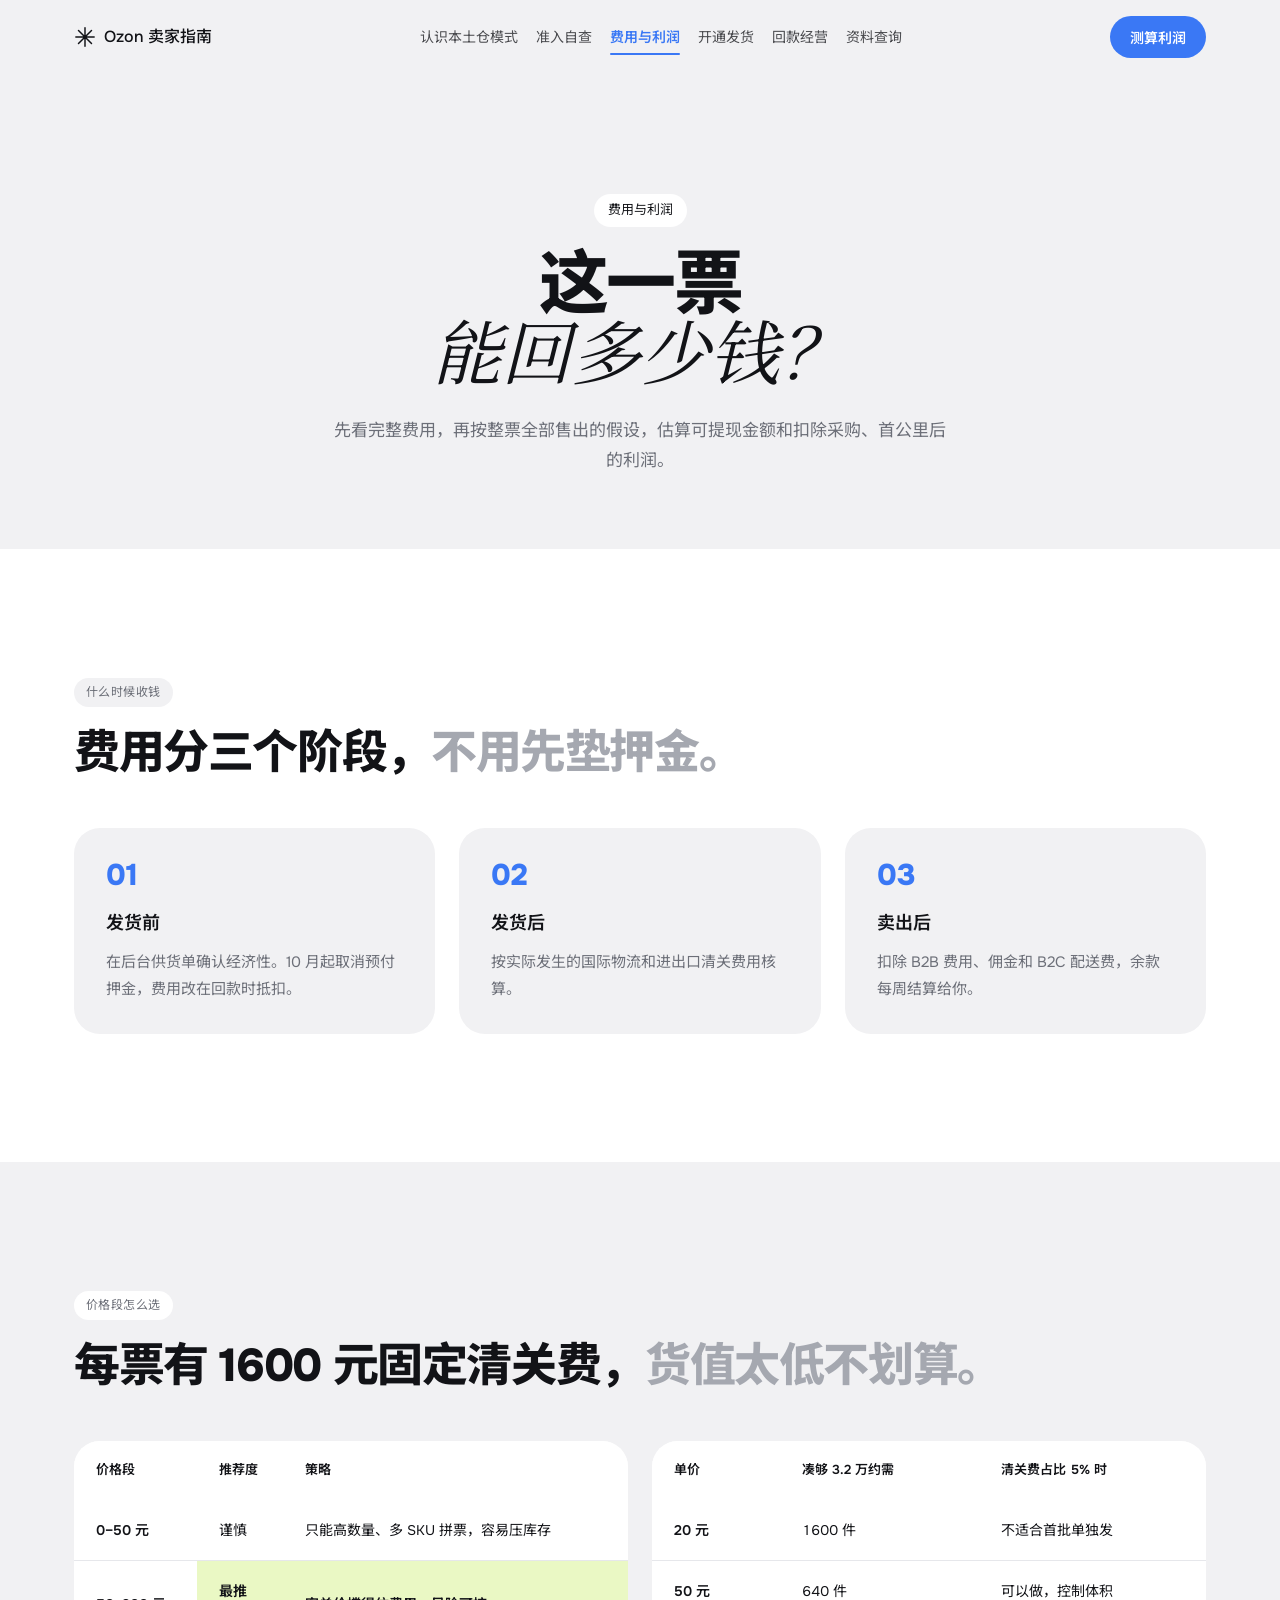
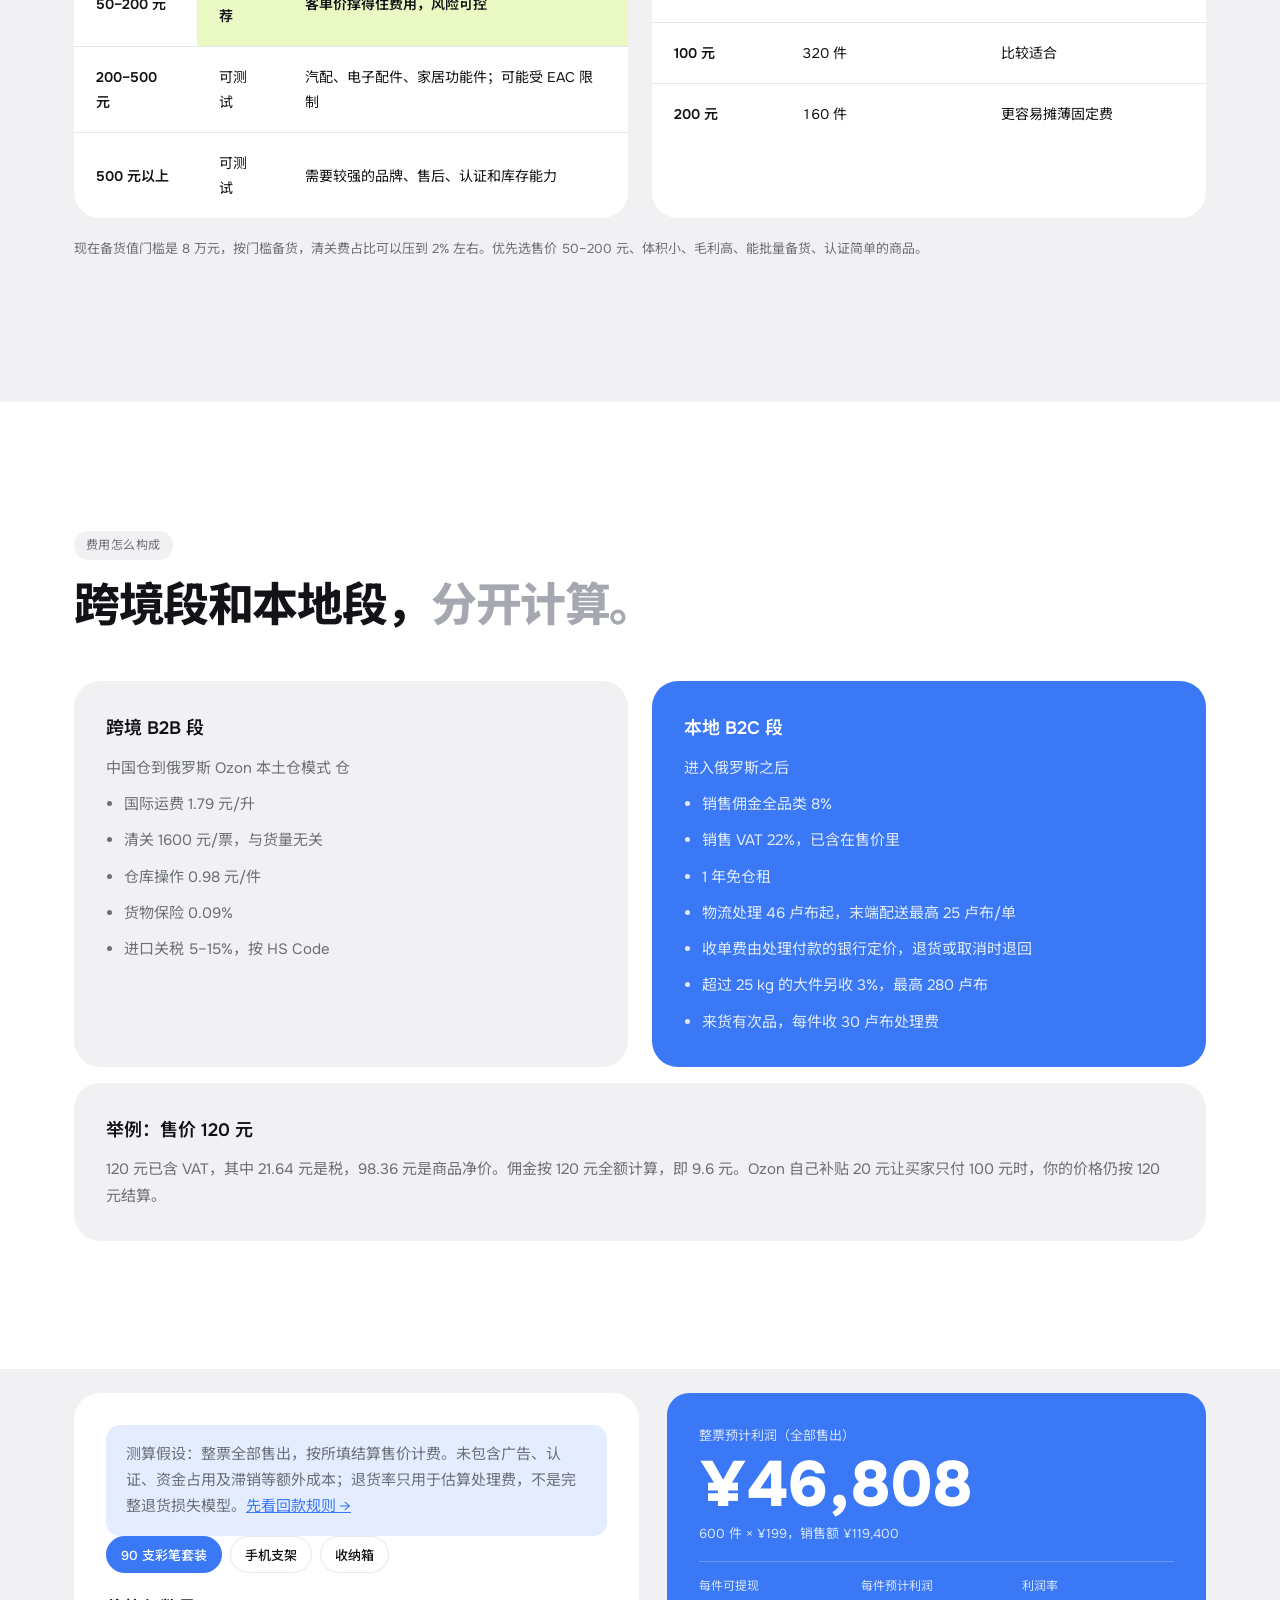
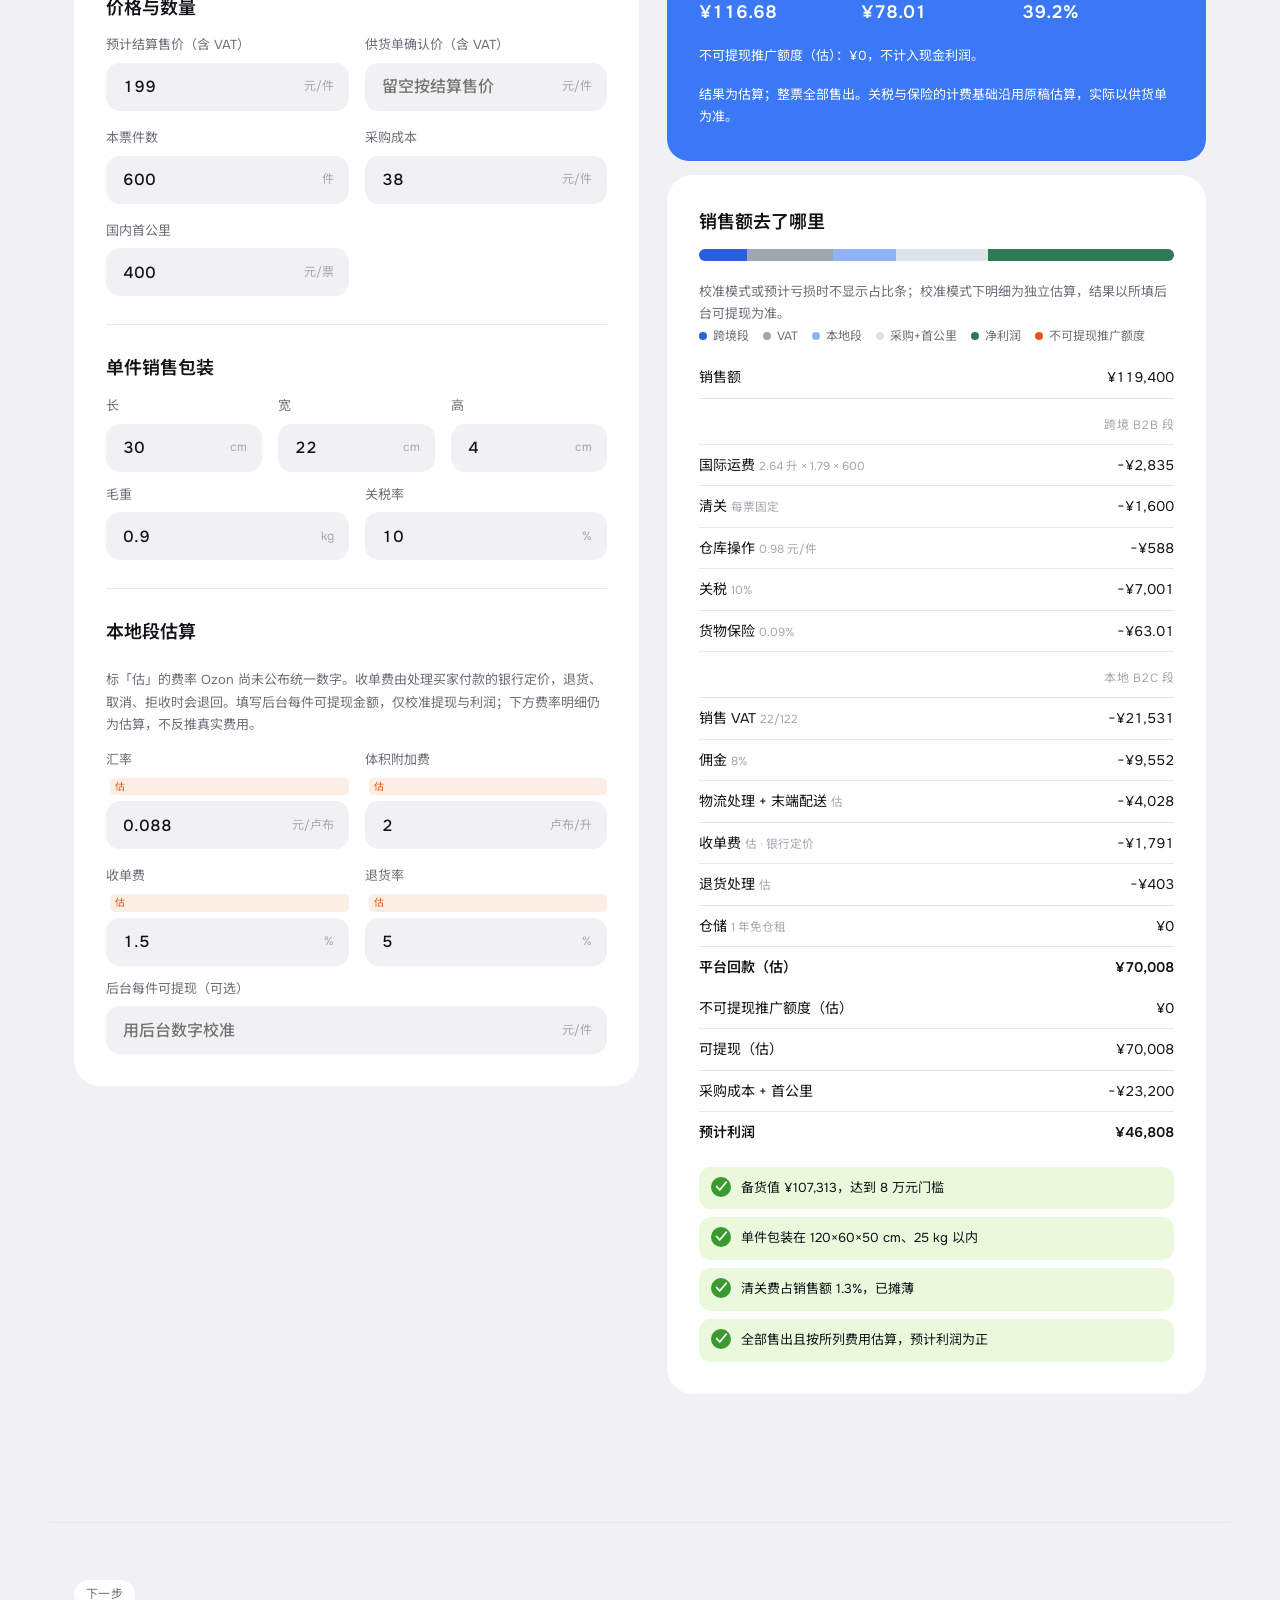
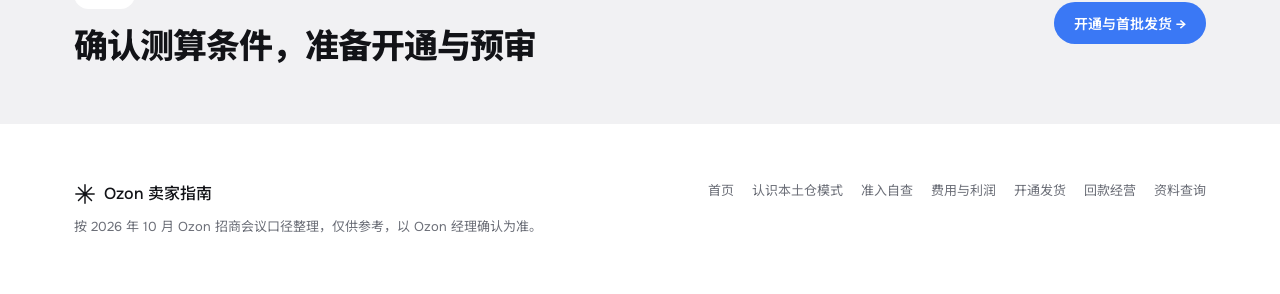
==== commit c2e2353a: "docs: standardize seller guide naming" ====
--- a/calculator.html
+++ b/calculator.html
@@ -1,12 +1,12 @@
 <!DOCTYPE html>
 <html lang="zh-CN"><meta charset="utf-8"/><meta content="width=device-width,initial-scale=1,viewport-fit=cover" name="viewport"/>
-<title>费用与利润 · OGR 卖家指南</title>
+<title>费用与利润 · Ozon 卖家指南</title>
 <meta content="cover" name="claude:viewport-fit-sides"/>
 <link href="https://fonts.googleapis.com" rel="preconnect"/>
 <link href="https://fonts.googleapis.com/css2?family=Instrument+Serif:ital@0;1&amp;family=Onest:wght@400;500;600;800&amp;family=Noto+Sans+SC:wght@400;500;700&amp;family=Noto+Serif+SC:wght@400;500&amp;display=swap" rel="stylesheet"/>
 <link href="style.css" rel="stylesheet"/>
-<header class="site"><div class="in"><a class="brand" href="index.html"><svg fill="none" stroke="currentColor" stroke-linecap="round" stroke-width="1.6" viewbox="0 0 24 24"><path d="M12 2v20M2 12h20M4.9 4.9l14.2 14.2M19.1 4.9 4.9 19.1"></path></svg>OGR 卖家指南</a><nav class="menu"><a href="model.html">认识 OGR</a><a href="categories.html">准入自查</a><a aria-current="page" href="calculator.html">费用与利润</a><a href="start.html">开通发货</a><a href="payout.html">回款经营</a><a href="resources.html">资料查询</a></nav><a class="btn" href="calculator.html">测算利润</a></div>
-<div class="in mnav"><a href="model.html">认识 OGR</a><a href="categories.html">准入自查</a><a aria-current="page" href="calculator.html">费用与利润</a><a href="start.html">开通发货</a><a href="payout.html">回款经营</a><a href="resources.html">资料查询</a></div></header>
+<header class="site"><div class="in"><a class="brand" href="index.html"><svg fill="none" stroke="currentColor" stroke-linecap="round" stroke-width="1.6" viewbox="0 0 24 24"><path d="M12 2v20M2 12h20M4.9 4.9l14.2 14.2M19.1 4.9 4.9 19.1"></path></svg>Ozon 卖家指南</a><nav class="menu"><a href="model.html">认识本土仓模式</a><a href="categories.html">准入自查</a><a aria-current="page" href="calculator.html">费用与利润</a><a href="start.html">开通发货</a><a href="payout.html">回款经营</a><a href="resources.html">资料查询</a></nav><a class="btn" href="calculator.html">测算利润</a></div>
+<div class="in mnav"><a href="model.html">认识本土仓模式</a><a href="categories.html">准入自查</a><a aria-current="page" href="calculator.html">费用与利润</a><a href="start.html">开通发货</a><a href="payout.html">回款经营</a><a href="resources.html">资料查询</a></div></header>
 <main><div class="phead"><div class="arc" style="position:absolute;left:50%;transform:translateX(-50%);width:min(900px,140vw);aspect-ratio:2/1;border-radius:50% 50% 0 0/100% 100% 0 0;background:linear-gradient(180deg,var(--sky),rgba(232,239,253,0) 80%)"></div><div class="in"><div class="badge" style="position:relative;background:#fff">费用与利润</div><h1 class="serif">这一票<em>能回多少钱？</em></h1><p>先看完整费用，再按整票全部售出的假设，估算可提现金额和扣除采购、首公里后的利润。</p></div></div>
 <section class="soft"><div class="in">
 <div class="eyebrow">什么时候收钱</div><h2 class="h2">费用分三个阶段，<span>不用先垫押金。</span></h2>
@@ -32,7 +32,7 @@
 </div></section><section class="soft"><div class="in">
 <div class="eyebrow">费用怎么构成</div><h2 class="h2">跨境段和本地段，<span>分开计算。</span></h2>
 <div class="split" style="margin-top:28px">
-<div class="card"><h3>跨境 B2B 段</h3><p style="margin-bottom:10px">中国仓到俄罗斯 OGR 仓</p><ul class="clean"><li>国际运费 1.79 元/升</li><li>清关 1600 元/票，与货量无关</li><li>仓库操作 0.98 元/件</li><li>货物保险 0.09%</li><li>进口关税 5–15%，按 HS Code</li></ul></div>
+<div class="card"><h3>跨境 B2B 段</h3><p style="margin-bottom:10px">中国仓到俄罗斯 Ozon 本土仓模式 仓</p><ul class="clean"><li>国际运费 1.79 元/升</li><li>清关 1600 元/票，与货量无关</li><li>仓库操作 0.98 元/件</li><li>货物保险 0.09%</li><li>进口关税 5–15%，按 HS Code</li></ul></div>
 <div class="card panel-sky"><h3>本地 B2C 段</h3><p style="margin-bottom:10px">进入俄罗斯之后</p><ul class="clean"><li>销售佣金全品类 8%</li><li>销售 VAT 22%，已含在售价里</li><li>1 年免仓租</li><li>物流处理 46 卢布起，末端配送最高 25 卢布/单</li><li>收单费由处理付款的银行定价，退货或取消时退回</li><li>超过 25 kg 的大件另收 3%，最高 280 卢布</li><li>来货有次品，每件收 30 卢布处理费</li></ul></div>
 </div>
 <div class="card" style="margin-top:16px"><h3>举例：售价 120 元</h3><p>120 元已含 VAT，其中 21.64 元是税，98.36 元是商品净价。佣金按 120 元全额计算，即 9.6 元。Ozon 自己补贴 20 元让买家只付 100 元时，你的价格仍按 120 元结算。</p></div>
@@ -93,5 +93,5 @@
 load("pen");
 </script>
 <div class="in next"><div><div class="eyebrow">下一步</div><div class="h2">确认测算条件，准备开通与预审</div></div><a class="btn" href="start.html">开通与首批发货 →</a></div></main>
-<footer><div class="in"><div><a class="brand" href="index.html"><svg fill="none" stroke="currentColor" stroke-linecap="round" stroke-width="1.6" viewbox="0 0 24 24"><path d="M12 2v20M2 12h20M4.9 4.9l14.2 14.2M19.1 4.9 4.9 19.1"></path></svg>OGR 卖家指南</a><p style="margin:8px 0 0">按 2026 年 10 月 Ozon 招商会议口径整理，仅供参考，以 Ozon 经理确认为准。</p></div><nav><a href="index.html">首页</a><a href="model.html">认识 OGR</a><a href="categories.html">准入自查</a><a aria-current="page" href="calculator.html">费用与利润</a><a href="start.html">开通发货</a><a href="payout.html">回款经营</a><a href="resources.html">资料查询</a></nav></div></footer>
+<footer><div class="in"><div><a class="brand" href="index.html"><svg fill="none" stroke="currentColor" stroke-linecap="round" stroke-width="1.6" viewbox="0 0 24 24"><path d="M12 2v20M2 12h20M4.9 4.9l14.2 14.2M19.1 4.9 4.9 19.1"></path></svg>Ozon 卖家指南</a><p style="margin:8px 0 0">按 2026 年 10 月 Ozon 招商会议口径整理，仅供参考，以 Ozon 经理确认为准。</p></div><nav><a href="index.html">首页</a><a href="model.html">认识本土仓模式</a><a href="categories.html">准入自查</a><a aria-current="page" href="calculator.html">费用与利润</a><a href="start.html">开通发货</a><a href="payout.html">回款经营</a><a href="resources.html">资料查询</a></nav></div></footer>
 <script defer="" src="motion.js"></script></html><link href="responsive.css" rel="stylesheet"/>
